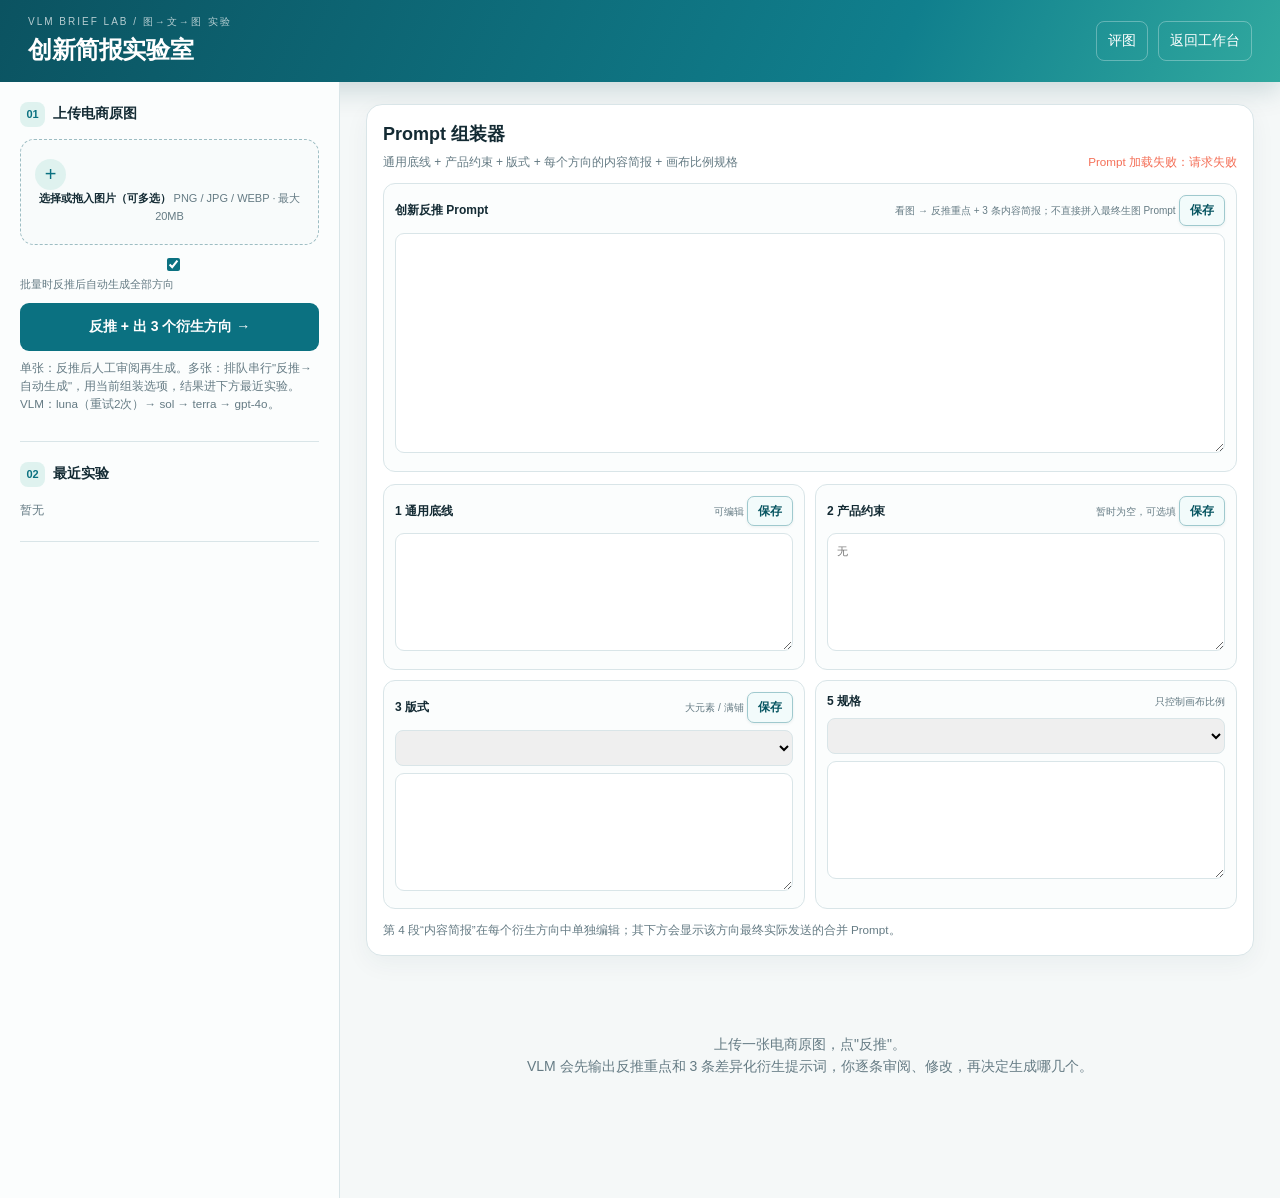
==== static/brief.html @ e9269e04 "update" ====
<!DOCTYPE html>
<html lang="zh-CN">
<head>
  <meta charset="UTF-8">
  <meta name="viewport" content="width=device-width, initial-scale=1.0">
  <title>创新简报实验室 · 窗贴 Sheet Workbench</title>
  <link rel="stylesheet" href="/static/styles.css">
  <style>
    .brief-shell { min-height: calc(100vh - 82px); display: grid; grid-template-columns: 340px minmax(0, 1fr); }
    .brief-main { min-width: 0; padding: 22px 26px 60px; display: grid; gap: 18px; align-content: start; }
    .brief-card { padding: 16px; border: 1px solid var(--line); border-radius: 16px; background: white; box-shadow: 0 8px 25px rgba(26, 62, 71, .05); }
    .brief-top { display: grid; grid-template-columns: 260px minmax(0, 1fr); gap: 16px; }
    .brief-top img { width: 100%; border: 1px solid var(--line); border-radius: 12px; background: #f2f6f6; }
    .brief-summary { white-space: pre-wrap; font-size: 13px; line-height: 1.7; }
    .brief-meta { display: flex; flex-wrap: wrap; gap: 7px; margin-bottom: 10px; color: var(--muted); font-size: 12px; }
    .brief-meta .chip { padding: 3px 10px; border: 1px solid var(--line); border-radius: 999px; background: #f6fafa; color: var(--ink); }
    .direction-card { margin-top: 4px; padding: 14px; border: 1px solid var(--line); border-radius: 14px; background: #fbfdfd; }
    .direction-card h3 { margin: 0 0 6px; font-size: 14px; }
    .direction-card .dir-note { color: var(--muted); font-size: 12px; margin-bottom: 8px; }
    .direction-card textarea { min-height: 150px; font-size: 12px; line-height: 1.6; }
    .dir-foot { display: flex; align-items: center; gap: 10px; margin-top: 9px; }
    .dir-foot .status { font-size: 12px; }
    .dir-images { display: grid; grid-template-columns: repeat(auto-fill, minmax(220px, 1fr)); gap: 10px; margin-top: 10px; }
    .dir-images a { display: block; border: 1px solid var(--line); border-radius: 10px; overflow: hidden; background: #f2f6f6; }
    .dir-images img { width: 100%; display: block; }
    .history-item { display: flex; align-items: center; gap: 9px; padding: 6px; border: 1px solid var(--line); border-radius: 9px; background: white; margin-top: 7px; cursor: pointer; }
    .history-item:hover { border-color: var(--teal); }
    .history-item img { width: 44px; height: 44px; object-fit: cover; border-radius: 6px; }
    .history-item small { color: var(--muted); font-size: 11px; display: block; }
    .empty-hint { padding: 60px 20px; text-align: center; color: var(--muted); }
    .prompt-builder { display: grid; gap: 12px; }
    .prompt-builder-head { display: flex; align-items: end; justify-content: space-between; gap: 12px; }
    .prompt-builder-head h2 { margin: 0; font-size: 18px; }
    .prompt-builder-head p { margin: 4px 0 0; color: var(--muted); font-size: 12px; }
    .prompt-part-grid { display: grid; grid-template-columns: repeat(2, minmax(0, 1fr)); gap: 10px; }
    .prompt-part { padding: 11px; border: 1px solid var(--line); border-radius: 12px; background: #fbfdfd; }
    .prompt-part label { display: flex; align-items: center; justify-content: space-between; gap: 8px; font-size: 12px; font-weight: 700; }
    .prompt-part label small { color: var(--muted); font-weight: 400; }
    .prompt-part textarea { min-height: 118px; margin-top: 7px; font-size: 11px; line-height: 1.55; }
    .innovation-part textarea { min-height: 220px; }
    .prompt-part select { width: 100%; margin-top: 7px; padding: 8px; border: 1px solid var(--line); border-radius: 8px; }
    .prompt-save {
      padding: 5px 10px;
      color: var(--teal-dark) !important;
      border: 1px solid #9fc9ce !important;
      border-radius: 7px;
      background: #f2fbfb !important;
      box-shadow: 0 1px 3px rgba(25, 74, 82, .08);
      white-space: nowrap;
      font-weight: 700;
    }
    .prompt-save:hover { border-color: var(--teal) !important; background: #e1f5f3 !important; }
    .final-prompt-block { margin-top: 10px; padding: 11px; border: 1px solid #a9d4d8; border-radius: 12px; background: #f4fbfb; }
    .final-prompt-head { display: flex; align-items: center; justify-content: space-between; gap: 8px; margin-bottom: 7px; }
    .final-prompt-head strong { font-size: 12px; }
    .final-prompt-head small { color: var(--muted); }
    .final-prompt-block textarea { min-height: 230px; font-size: 11px; line-height: 1.55; background: white; }
    .copy-prompt { padding: 6px 10px; }
    .spin { display: inline-block; animation: spin 1.2s linear infinite; }
    @keyframes spin { to { transform: rotate(360deg); } }
    @media (max-width: 980px) {
      .brief-shell { grid-template-columns: 280px minmax(0, 1fr); }
      .prompt-part-grid { grid-template-columns: 1fr; }
    }
  </style>
</head>
<body>
  <header class="topbar">
    <div>
      <span class="eyebrow">VLM BRIEF LAB / 图→文→图 实验</span>
      <h1>创新简报实验室</h1>
    </div>
    <div class="top-actions">
      <a href="/review" class="ghost">评图</a>
      <a href="/" class="ghost">返回工作台</a>
    </div>
  </header>

  <div class="brief-shell">
    <aside class="sidebar">
      <div class="panel-block">
        <div class="section-title"><span>01</span>上传电商原图</div>
        <label class="dropzone" id="dropzone">
          <span class="drop-icon">+</span>
          <strong>选择或拖入图片（可多选）</strong>
          <small>PNG / JPG / WEBP · 最大 20MB</small>
          <input id="file" type="file" accept=".png,.jpg,.jpeg,.webp" multiple>
        </label>
        <label class="check-row" style="margin-top:9px">
          <input id="auto-generate" type="checkbox" checked>
          批量时反推后自动生成全部方向
        </label>
        <button class="primary large" id="run" style="margin-top:10px">反推 + 出 3 个衍生方向 →</button>
        <small style="display:block;margin-top:8px;color:var(--muted)">
          单张：反推后人工审阅再生成。多张：排队串行"反推→自动生成"，用当前组装选项，结果进下方最近实验。
          VLM：luna（重试2次）→ sol → terra → gpt-4o。
        </small>
        <div id="batch-status" style="margin-top:8px;color:var(--teal-dark);font-size:12px"></div>
      </div>
      <div class="panel-block">
        <div class="section-title"><span>02</span>最近实验</div>
        <div id="history"></div>
      </div>
    </aside>

    <main class="brief-main">
      <section class="brief-card prompt-builder">
        <div class="prompt-builder-head">
          <div>
            <h2>Prompt 组装器</h2>
            <p>通用底线 + 产品约束 + 版式 + 每个方向的内容简报 + 画布比例规格</p>
          </div>
          <small id="compose-info" style="color:var(--muted)"></small>
        </div>
        <div class="prompt-part innovation-part">
          <label>
            <span>创新反推 Prompt</span>
            <span><small>看图 → 反推重点 + 3 条内容简报；不直接拼入最终生图 Prompt</small> <button class="ghost prompt-save" data-save-prompt="innovation_prompt">保存</button></span>
          </label>
          <textarea id="innovation-prompt"></textarea>
        </div>
        <div class="prompt-part-grid">
          <div class="prompt-part">
            <label><span>1 通用底线</span><span><small>可编辑</small> <button class="ghost prompt-save" data-save-prompt="core_prompt">保存</button></span></label>
            <textarea id="core-prompt"></textarea>
          </div>
          <div class="prompt-part">
            <label><span>2 产品约束</span><span><small>暂时为空，可选填</small> <button class="ghost prompt-save" data-save-prompt="product_prompt">保存</button></span></label>
            <textarea id="product-prompt" placeholder="无"></textarea>
          </div>
          <div class="prompt-part">
            <label><span>3 版式</span><span><small>大元素 / 满铺</small> <button class="ghost prompt-save" data-save-prompt="layout_prompt">保存</button></span></label>
            <select id="prompt-style"></select>
            <textarea id="layout-prompt"></textarea>
          </div>
          <div class="prompt-part">
            <label><span>5 规格</span><small>只控制画布比例</small></label>
            <select id="canvas-ratio"></select>
            <textarea id="spec-prompt" readonly></textarea>
          </div>
        </div>
        <small style="color:var(--muted)">第 4 段“内容简报”在每个衍生方向中单独编辑；其下方会显示该方向最终实际发送的合并 Prompt。</small>
      </section>
      <div id="empty" class="empty-hint">上传一张电商原图，点"反推"。<br>VLM 会先输出反推重点和 3 条差异化衍生提示词，你逐条审阅、修改，再决定生成哪几个。</div>
      <div id="run-view" hidden>
        <div class="brief-card">
          <div class="brief-meta" id="run-meta"></div>
          <div class="brief-top">
            <a id="source-link" target="_blank"><img id="source-img" alt="原图"></a>
            <div>
              <strong>反推重点</strong>
              <div class="brief-summary" id="summary"></div>
            </div>
          </div>
        </div>
        <div id="directions"></div>
      </div>
    </main>
  </div>

  <script src="/static/brief.js"></script>
</body>
</html>
---- static/styles.css ----
:root {
  --ink: #132a33;
  --muted: #657b84;
  --line: #d9e5e8;
  --paper: #f5f8f8;
  --white: #ffffff;
  --teal: #0b7181;
  --teal-dark: #075561;
  --mint: #dff2ef;
  --coral: #f46f57;
  --amber: #f0b548;
  --shadow: 0 18px 45px rgba(24, 59, 70, .10);
}

* { box-sizing: border-box; }
[hidden] { display: none !important; }
body { margin: 0; color: var(--ink); background: var(--paper); font: 14px/1.55 Inter, "Segoe UI", "Microsoft YaHei", sans-serif; }
button, input, textarea, select { font: inherit; }
button, a { -webkit-tap-highlight-color: transparent; }

.topbar { height: 82px; padding: 14px 28px; display: flex; align-items: center; justify-content: space-between; color: white; background: linear-gradient(115deg, #0b5361, #107f8d 70%, #31a99f); box-shadow: 0 8px 28px rgba(3, 66, 77, .18); }
.topbar h1 { margin: 0; font-size: 24px; letter-spacing: -.4px; }
.eyebrow { display: block; margin-bottom: 2px; opacity: .7; font-size: 10px; letter-spacing: 2px; }
.top-actions { display: flex; align-items: center; gap: 10px; }
.provider { padding: 7px 11px; border: 1px solid rgba(255,255,255,.25); border-radius: 999px; background: rgba(255,255,255,.1); font-size: 12px; }

.shell { min-height: calc(100vh - 82px); display: grid; grid-template-columns: 330px minmax(0, 1fr); }
.sidebar { padding: 20px; border-right: 1px solid var(--line); background: #fbfdfd; overflow-y: auto; }
.panel-block { padding: 0 0 20px; margin-bottom: 20px; border-bottom: 1px solid var(--line); }
.section-title { margin-bottom: 12px; font-weight: 750; }
.section-title span { display: inline-grid; place-items: center; width: 25px; height: 25px; margin-right: 8px; color: var(--teal); border-radius: 8px; background: var(--mint); font-size: 11px; }

.segmented { display: grid; grid-template-columns: repeat(3, 1fr); padding: 3px; margin-bottom: 7px; border-radius: 11px; background: #eaf0f1; }
.segmented button { padding: 8px; color: var(--muted); border: 0; border-radius: 8px; background: transparent; cursor: pointer; }
.segmented button.active { color: var(--teal-dark); background: white; box-shadow: 0 2px 8px rgba(25, 59, 69, .10); font-weight: 700; }
.mode-note { display: block; min-height: 30px; margin: 0 2px 8px; color: var(--muted); line-height: 1.4; }
.section-title i { font-style: normal; }
.dropzone { min-height: 106px; display: grid; place-items: center; align-content: center; gap: 2px; padding: 14px; border: 1.5px dashed #9dbdc3; border-radius: 14px; color: var(--muted); background: #f8fbfb; text-align: center; cursor: pointer; }
.dropzone:hover { border-color: var(--teal); background: #f0f9f8; }
.dropzone input { display: none; }
.dropzone strong { color: var(--ink); }
.drop-icon { display: grid; place-items: center; width: 31px; height: 31px; color: var(--teal); border-radius: 50%; background: var(--mint); font-size: 20px; }
.dropzone small { font-size: 11px; }
.upload-list { display: grid; gap: 6px; max-height: 190px; margin-top: 8px; overflow: auto; }
.upload-item { display: grid; grid-template-columns: 38px minmax(0, 1fr) auto; align-items: center; gap: 8px; padding: 6px; border: 1px solid var(--line); border-radius: 8px; background: white; }
.upload-item img { width: 38px; height: 38px; object-fit: contain; border-radius: 5px; background: #eef3f4; }
.upload-item span { overflow: hidden; text-overflow: ellipsis; white-space: nowrap; font-size: 11px; }
.upload-item small { color: var(--muted); font-size: 9px; }
details { margin-top: 10px; }
summary { cursor: pointer; color: var(--teal); }
textarea { width: 100%; margin-top: 9px; resize: vertical; border: 1px solid var(--line); border-radius: 9px; padding: 9px; background: white; }

.field-grid { display: grid; gap: 9px; }
.field-grid.two { grid-template-columns: 1fr 1fr; }
.field-grid.three { grid-template-columns: repeat(3, 1fr); margin-top: 9px; }
.field-grid label, .range-row label { color: var(--muted); font-size: 11px; }
.field-grid input, .field-grid select { width: 100%; margin-top: 4px; padding: 8px; color: var(--ink); border: 1px solid var(--line); border-radius: 8px; background: white; }
.panel-block > label { display: block; color: var(--muted); font-size: 11px; }
.panel-block > label > select, .panel-block > label > input { width: 100%; margin-top: 4px; padding: 8px; color: var(--ink); border: 1px solid var(--line); border-radius: 8px; background: white; }
.occupancy-field { margin-top: 9px; }
.occupancy-field small { display: block; margin-top: 4px; line-height: 1.4; }
.check-row { display: flex; align-items: center; gap: 7px; margin-top: 10px; color: var(--muted); font-size: 11px; }
.check-row input { accent-color: var(--teal); }
.delivery-option { align-items: flex-start; padding: 9px; border: 1px solid #b9d9d6; border-radius: 9px; background: #f1faf8; }
.delivery-option small { display: block; color: var(--muted); line-height: 1.35; }
.range-row { margin-top: 10px; }
.range-row label { display: flex; justify-content: space-between; }
.range-row input { width: 100%; accent-color: var(--teal); }

button, .primary, .secondary, .ghost { border: 0; cursor: pointer; text-decoration: none; }
.primary { display: inline-flex; align-items: center; justify-content: center; gap: 8px; padding: 9px 14px; color: white; border-radius: 9px; background: var(--teal); font-weight: 700; }
.primary:hover { background: var(--teal-dark); }
.primary.large { width: 100%; padding: 13px; }
.secondary { padding: 9px 13px; color: var(--teal-dark); border: 1px solid #9fc5ca; border-radius: 9px; background: white; font-weight: 650; }
.ghost { padding: 8px 11px; color: white; border: 1px solid rgba(255,255,255,.3); border-radius: 8px; background: transparent; }
button:disabled, .disabled { opacity: .42; pointer-events: none; }

.workspace { min-width: 0; padding: 22px 26px 50px; }
.workspace-head { display: flex; align-items: center; justify-content: space-between; gap: 20px; padding: 15px 17px; border: 1px solid var(--line); border-radius: 14px; background: white; box-shadow: 0 8px 25px rgba(26, 62, 71, .05); }
.workspace-head strong { margin-left: 10px; }
.workspace-head p { margin: 4px 0 0; color: var(--muted); font-size: 12px; }
.workspace-actions { display: flex; align-items: center; gap: 8px; }
.workspace-actions select { padding: 9px; border: 1px solid var(--line); border-radius: 9px; background: white; }
.status { display: inline-block; padding: 4px 8px; border-radius: 999px; font-size: 11px; font-weight: 800; }
.status.idle { color: #66767c; background: #edf2f3; }
.status.running, .status.queued { color: #7a5600; background: #fff2c9; }
.status.complete { color: #166951; background: #dff5e9; }
.status.failed { color: #a83c2e; background: #fee4df; }
.status.partial_success, .status.interrupted { color: #875400; background: #fff0c7; }

.batch-view { margin-top: 20px; }
.batch-summary { display: flex; align-items: center; justify-content: space-between; gap: 16px; padding: 17px; border: 1px solid var(--line); border-radius: 14px; background: white; }
.batch-summary h2 { margin: 2px 0; font-size: 20px; }
.batch-summary p { margin: 0; color: var(--muted); }
.eyebrow.dark { color: var(--teal); opacity: 1; }
.batch-actions { display: flex; flex-wrap: wrap; justify-content: flex-end; gap: 8px; }
.batch-progress { height: 8px; margin: 10px 0 16px; overflow: hidden; border-radius: 99px; background: #dfeaec; }
.batch-progress i { display: block; width: 0; height: 100%; border-radius: inherit; background: linear-gradient(90deg, var(--teal), #37b8a7); transition: width .25s; }
.batch-grid { display: grid; grid-template-columns: repeat(auto-fill, minmax(360px, 1fr)); gap: 14px; }
.batch-card { padding: 12px; border: 1px solid var(--line); border-radius: 13px; background: white; box-shadow: 0 8px 20px rgba(29, 64, 72, .05); }
.batch-card-head, .batch-card-meta, .batch-card-links { display: flex; align-items: center; justify-content: space-between; gap: 8px; }
.batch-card-head strong { overflow: hidden; text-overflow: ellipsis; white-space: nowrap; }
.batch-images { display: grid; grid-template-columns: repeat(3, 1fr); gap: 7px; margin: 10px 0; }
.batch-images a, .batch-placeholder { min-width: 0; color: var(--muted); text-align: center; text-decoration: none; }
.batch-images img, .batch-placeholder { width: 100%; height: 130px; object-fit: contain; border-radius: 8px; background: #edf3f4; }
.batch-images a small, .batch-placeholder small { display: block; margin-top: 3px; font-size: 10px; }
.batch-placeholder { display: grid; place-items: center; align-content: center; }
.batch-placeholder span { font-size: 11px; }
.batch-card-meta { color: var(--muted); font-size: 11px; }
.batch-card-meta b { color: var(--teal-dark); }
.batch-error { padding: 7px; color: #9c372b; border-radius: 7px; background: #fff0ed; font-size: 11px; }
.batch-card-links { justify-content: flex-start; margin-top: 8px; }
.batch-card-links a { padding: 5px 8px; color: var(--teal); border: 1px solid var(--line); border-radius: 6px; text-decoration: none; font-size: 10px; }

.stepper { display: grid; grid-template-columns: repeat(6, 1fr); margin: 22px 0; border-bottom: 1px solid var(--line); }
.stepper button { position: relative; display: flex; align-items: center; justify-content: center; gap: 7px; padding: 10px 5px 14px; color: var(--muted); border: 0; background: transparent; cursor: pointer; }
.stepper button::after { content: ""; position: absolute; left: 15%; right: 15%; bottom: -1px; height: 3px; border-radius: 3px; background: transparent; }
.stepper button.active { color: var(--teal); font-weight: 800; }
.stepper button.active::after { background: var(--teal); }
.stepper b { display: grid; place-items: center; width: 22px; height: 22px; color: inherit; border: 1px solid currentColor; border-radius: 50%; font-size: 10px; }

.empty-state { min-height: 430px; display: grid; place-items: center; align-content: center; text-align: center; color: var(--muted); }
.empty-state h2 { margin: 22px 0 4px; color: var(--ink); }
.empty-graphic { position: relative; width: 170px; height: 130px; }
.empty-graphic i { position: absolute; width: 82px; height: 55px; border: 2px solid #89b6bc; border-radius: 9px; background: rgba(213,238,237,.65); transform: rotate(-8deg); }
.empty-graphic i:nth-child(1) { left: 0; top: 38px; }
.empty-graphic i:nth-child(2) { left: 48px; top: 8px; transform: rotate(4deg); }
.empty-graphic i:nth-child(3) { right: 0; top: 55px; transform: rotate(11deg); }

.stage-header { display: flex; align-items: end; justify-content: space-between; margin-bottom: 14px; }
.stage-header h2 { margin: 0; font-size: 22px; }
.stage-header span { color: var(--coral); font-size: 10px; letter-spacing: 1.8px; }
.artifact-grid { display: grid; grid-template-columns: repeat(auto-fill, minmax(250px, 1fr)); gap: 14px; }
.artifact-card { min-width: 0; overflow: hidden; border: 1px solid var(--line); border-radius: 13px; background: white; box-shadow: 0 8px 20px rgba(29, 64, 72, .05); }
.artifact-card .image-wrap { height: 220px; display: grid; place-items: center; padding: 10px; background-color: #eef3f4; background-image: linear-gradient(45deg,#e0e9ea 25%,transparent 25%),linear-gradient(-45deg,#e0e9ea 25%,transparent 25%),linear-gradient(45deg,transparent 75%,#e0e9ea 75%),linear-gradient(-45deg,transparent 75%,#e0e9ea 75%); background-size: 18px 18px; background-position: 0 0,0 9px,9px -9px,-9px 0; }
.artifact-card img { max-width: 100%; max-height: 100%; object-fit: contain; }
.artifact-card .meta { padding: 11px 13px; display: flex; justify-content: space-between; gap: 10px; }
.artifact-card .meta small { color: var(--muted); }
.file-card { min-height: 110px; display: flex; align-items: center; justify-content: space-between; padding: 17px; }
.file-card code { color: var(--teal); font-size: 11px; }

.component-workbench { display: grid; grid-template-columns: minmax(420px, 1.35fr) minmax(310px, .65fr); gap: 16px; margin-top: 18px; }
.canvas-panel, .group-panel, .log-panel { border: 1px solid var(--line); border-radius: 13px; background: white; }
.subhead { min-height: 45px; display: flex; align-items: center; justify-content: space-between; padding: 10px 13px; border-bottom: 1px solid var(--line); }
.subhead span { color: var(--muted); font-size: 11px; }
#group-canvas { display: block; width: auto; max-width: 100%; height: auto; max-height: 620px; margin: 0 auto; background: #eaf1f2; cursor: crosshair; }
.group-actions { display: grid; grid-template-columns: repeat(4, 1fr); gap: 5px; padding: 10px; border-bottom: 1px solid var(--line); }
.group-actions button, .selection-options button { padding: 7px; color: var(--teal-dark); border: 1px solid var(--line); border-radius: 7px; background: #f7fbfb; cursor: pointer; font-size: 11px; }
.selection-options { display: flex; align-items: center; flex-wrap: wrap; gap: 10px; padding: 10px; border-bottom: 1px solid var(--line); color: var(--muted); font-size: 11px; }
.selection-options input[type="number"] { width: 46px; }
.group-list { max-height: 510px; padding: 8px; overflow: auto; }
.group-item { display: grid; grid-template-columns: 44px 1fr auto; align-items: center; gap: 9px; padding: 8px; border: 1px solid transparent; border-radius: 9px; cursor: pointer; }
.group-item:hover { background: #f3f8f8; }
.group-item.selected { border-color: var(--teal); background: var(--mint); }
.group-item.inactive { opacity: .45; }
.group-thumb { width: 44px; height: 44px; object-fit: contain; border-radius: 7px; background: #e9f1f2; }
.group-item strong { display: block; }
.group-item small { color: var(--muted); }
.chips { display: flex; gap: 3px; }
.chip { padding: 2px 5px; color: #46636b; border-radius: 5px; background: #e8f0f1; font-size: 9px; }

.candidate-grid { display: grid; grid-template-columns: repeat(2, minmax(300px, 1fr)); gap: 16px; margin-top: 18px; }
.candidate-card { overflow: hidden; border: 2px solid transparent; border-radius: 14px; background: white; box-shadow: var(--shadow); }
.candidate-card.selected { border-color: var(--coral); }
.candidate-card img { display: block; width: 100%; height: 290px; object-fit: contain; background: #edf4f5; }
.candidate-meta { padding: 13px; }
.candidate-title { display: flex; justify-content: space-between; align-items: center; }
.candidate-title span { padding: 3px 7px; border-radius: 999px; color: #9a4b21; background: #ffe8d9; font-size: 10px; }
.metrics { display: grid; grid-template-columns: repeat(4, 1fr); gap: 7px; margin: 11px 0; }
.metric { padding: 7px; border-radius: 7px; background: #f2f7f7; text-align: center; }
.metric b { display: block; font-size: 15px; }
.metric small { color: var(--muted); font-size: 9px; }
.candidate-card button { width: 100%; padding: 8px; color: white; border-radius: 8px; background: var(--teal); }
.candidate-downloads { display: grid; gap: 8px; margin-top: 9px; }
.candidate-downloads > div { display: flex; flex-wrap: wrap; gap: 6px; }
.candidate-downloads a { padding: 6px 9px; border: 1px solid #b8d5d9; border-radius: 7px; color: var(--teal); background: #f4fafb; font-size: 11px; text-decoration: none; }
.candidate-downloads .pdf-primary { padding: 9px; color: white; border-color: var(--coral); background: var(--coral); text-align: center; font-size: 12px; font-weight: 700; }

.log-panel { margin-top: 18px; overflow: hidden; }
.log-panel pre { max-height: 230px; margin: 0; padding: 13px; overflow: auto; color: #d8f5e8; background: #13282f; font: 12px/1.55 Consolas, monospace; }
.log-panel button { border: 0; color: var(--teal); background: transparent; cursor: pointer; }

dialog { width: min(650px, 90vw); border: 0; border-radius: 14px; box-shadow: 0 25px 90px rgba(13,45,54,.3); }
dialog::backdrop { background: rgba(13,38,45,.42); }
.dialog-head { display: flex; justify-content: space-between; align-items: center; border-bottom: 1px solid var(--line); }
.dialog-head button { border: 0; background: transparent; font-size: 25px; cursor: pointer; }
.history-item { display: grid; grid-template-columns: 1fr auto; padding: 11px 5px; border-bottom: 1px solid var(--line); cursor: pointer; }
.history-item:hover { color: var(--teal); }
.history-item small { color: var(--muted); }
.toast { position: fixed; right: 24px; bottom: 24px; z-index: 20; max-width: 400px; padding: 11px 15px; color: white; border-radius: 9px; background: #173b45; box-shadow: var(--shadow); opacity: 0; transform: translateY(10px); pointer-events: none; transition: .2s; }
.toast.show { opacity: 1; transform: translateY(0); }

@media (max-width: 1000px) {
  .shell { grid-template-columns: 1fr; }
  .sidebar { border-right: 0; border-bottom: 1px solid var(--line); }
  .component-workbench { grid-template-columns: 1fr; }
}
@media (max-width: 720px) {
  .topbar { height: auto; align-items: flex-start; }
  .shell { min-height: calc(100vh - 100px); }
  .workspace { padding: 14px; }
  .workspace-head, .workspace-actions { align-items: stretch; flex-direction: column; }
  .batch-summary { align-items: stretch; flex-direction: column; }
  .batch-grid { grid-template-columns: 1fr; }
  .stepper span { display: none; }
  .candidate-grid { grid-template-columns: 1fr; }
}
.inline-warning {
  margin-top: 10px;
  padding: 10px 12px;
  border: 1px solid #f1b65b;
  border-radius: 10px;
  color: #8a4b00;
  background: #fff8e8;
  font-size: 13px;
  line-height: 1.5;
}

.template-constraint {
  margin: 8px 0 12px;
  padding: 10px 12px;
  border-radius: 10px;
  background: #eef8f8;
  color: #496970;
  font-size: 12px;
  line-height: 1.55;
  white-space: pre-wrap;
}

.prompt-preview {
  max-height: 360px;
  overflow: auto;
  padding: 12px;
  border-radius: 10px;
  background: #102c33;
  color: #dff7f3;
  font-size: 12px;
  line-height: 1.55;
  white-space: pre-wrap;
}
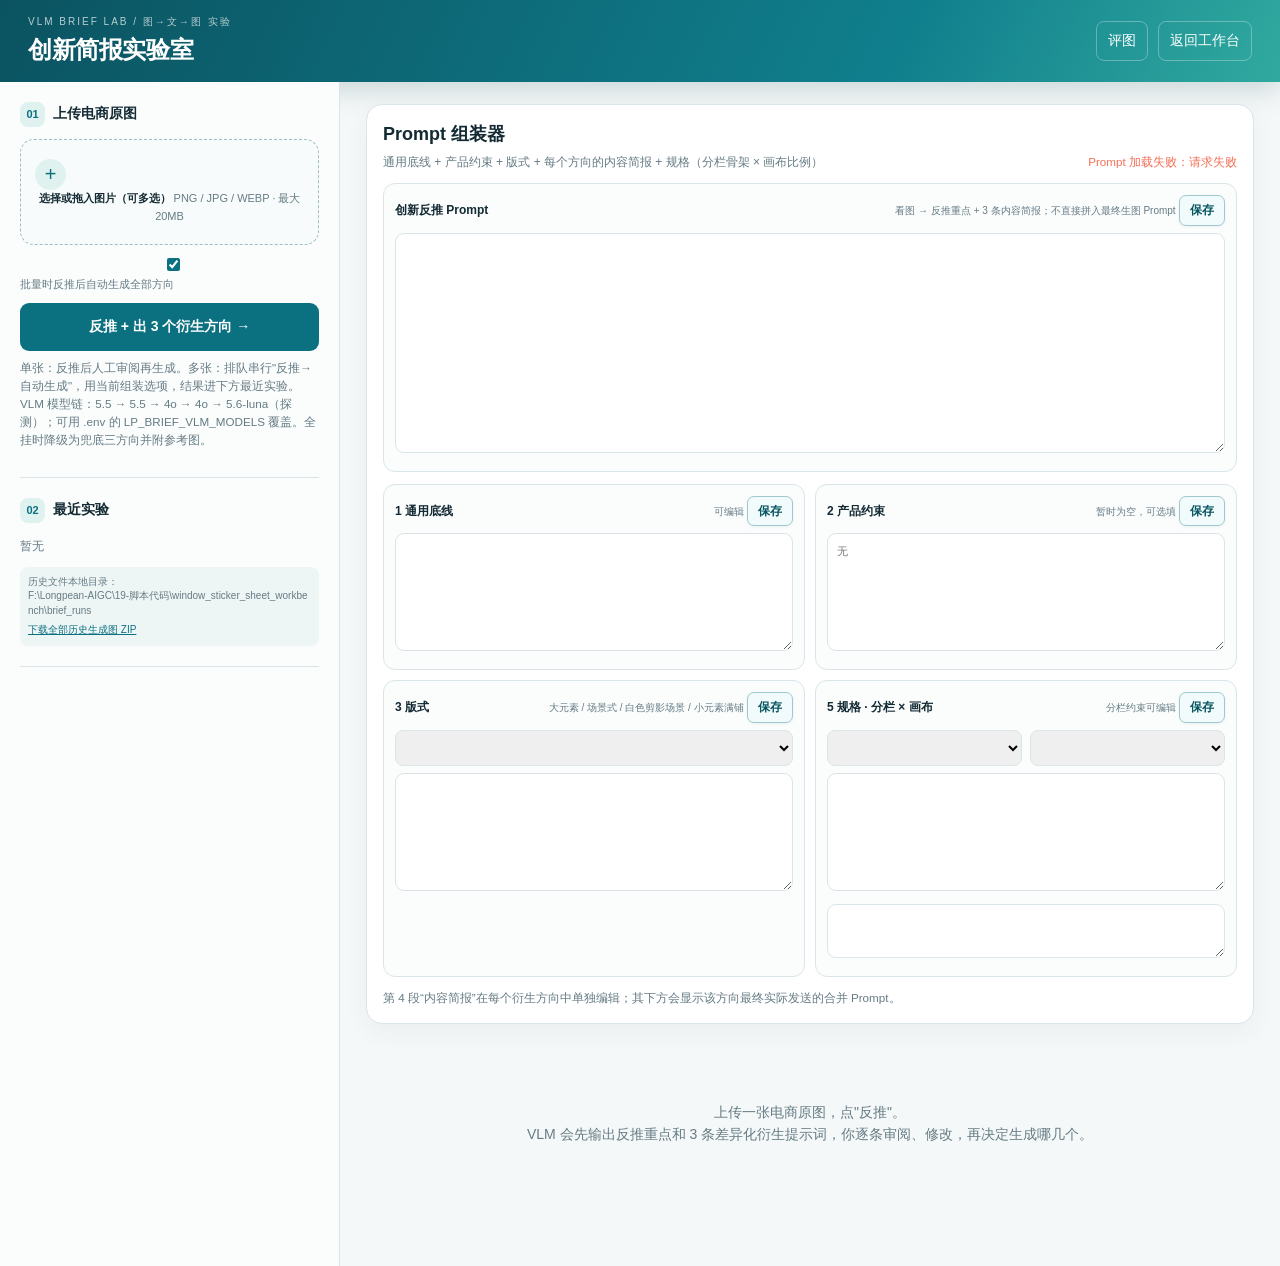
==== commit e6df728b: "update" ====
--- a/static/brief.html
+++ b/static/brief.html
@@ -56,11 +56,27 @@
     .final-prompt-head small { color: var(--muted); }
     .final-prompt-block textarea { min-height: 230px; font-size: 11px; line-height: 1.55; background: white; }
     .copy-prompt { padding: 6px 10px; }
+    .brief-batch-head { display: flex; align-items: flex-start; justify-content: space-between; gap: 16px; }
+    .brief-batch-head h2 { margin: 0 0 5px; font-size: 18px; }
+    .brief-batch-actions { display: flex; flex-wrap: wrap; justify-content: flex-end; gap: 7px; }
+    .brief-batch-actions button, .brief-batch-actions a { padding: 7px 11px; border: 1px solid var(--line); border-radius: 8px; color: var(--teal-dark); background: #f5fbfb; text-decoration: none; font-size: 12px; cursor: pointer; }
+    .brief-batch-actions .danger { color: #a33d31; border-color: #edc3bd; background: #fff5f3; }
+    .brief-batch-path { margin-top: 10px; padding: 8px 10px; color: var(--muted); border-radius: 8px; background: #f3f7f7; font: 11px/1.45 Consolas, monospace; word-break: break-all; }
+    .brief-batch-grid { display: grid; gap: 12px; }
+    .brief-batch-item { display: grid; grid-template-columns: 150px minmax(0, 1fr); gap: 13px; padding: 12px; border: 1px solid var(--line); border-radius: 13px; background: white; }
+    .brief-batch-source img { width: 100%; height: 145px; object-fit: contain; border-radius: 9px; background: #edf3f4; }
+    .brief-batch-source strong { display: block; margin-top: 5px; overflow: hidden; text-overflow: ellipsis; white-space: nowrap; font-size: 11px; }
+    .brief-batch-item-head { display: flex; align-items: center; justify-content: space-between; gap: 8px; margin-bottom: 8px; }
+    .brief-batch-images { display: grid; grid-template-columns: repeat(3, minmax(120px, 1fr)); gap: 9px; }
+    .brief-batch-image { min-height: 145px; display: grid; place-items: center; align-content: center; overflow: hidden; border: 1px solid var(--line); border-radius: 9px; color: var(--muted); background: #f4f7f7; text-decoration: none; font-size: 11px; }
+    .brief-batch-image img { width: 100%; height: 170px; object-fit: contain; background: white; }
+    .brief-batch-image span { padding: 6px; }
     .spin { display: inline-block; animation: spin 1.2s linear infinite; }
     @keyframes spin { to { transform: rotate(360deg); } }
     @media (max-width: 980px) {
       .brief-shell { grid-template-columns: 280px minmax(0, 1fr); }
       .prompt-part-grid { grid-template-columns: 1fr; }
+      .brief-batch-item { grid-template-columns: 110px minmax(0, 1fr); }
     }
   </style>
 </head>
@@ -93,13 +109,17 @@
         <button class="primary large" id="run" style="margin-top:10px">反推 + 出 3 个衍生方向 →</button>
         <small style="display:block;margin-top:8px;color:var(--muted)">
           单张：反推后人工审阅再生成。多张：排队串行"反推→自动生成"，用当前组装选项，结果进下方最近实验。
-          VLM：luna（重试2次）→ sol → terra → gpt-4o。
+          VLM 模型链：5.5 → 5.5 → 4o → 4o → 5.6-luna（探测）；可用 .env 的 LP_BRIEF_VLM_MODELS 覆盖。全挂时降级为兜底三方向并附参考图。
         </small>
         <div id="batch-status" style="margin-top:8px;color:var(--teal-dark);font-size:12px"></div>
       </div>
       <div class="panel-block">
         <div class="section-title"><span>02</span>最近实验</div>
         <div id="history"></div>
+        <div style="margin-top:10px;padding:8px;color:var(--muted);border-radius:8px;background:#eef5f5;font-size:10px;line-height:1.45;word-break:break-all">
+          历史文件本地目录：<br>F:\Longpean-AIGC\19-脚本代码\window_sticker_sheet_workbench\brief_runs
+          <br><a href="/api/brief/history/download" style="display:inline-block;margin-top:5px;color:var(--teal)">下载全部历史生成图 ZIP</a>
+        </div>
       </div>
     </aside>
 
@@ -108,7 +128,7 @@
         <div class="prompt-builder-head">
           <div>
             <h2>Prompt 组装器</h2>
-            <p>通用底线 + 产品约束 + 版式 + 每个方向的内容简报 + 画布比例规格</p>
+            <p>通用底线 + 产品约束 + 版式 + 每个方向的内容简报 + 规格（分栏骨架 × 画布比例）</p>
           </div>
           <small id="compose-info" style="color:var(--muted)"></small>
         </div>
@@ -129,14 +149,18 @@
             <textarea id="product-prompt" placeholder="无"></textarea>
           </div>
           <div class="prompt-part">
-            <label><span>3 版式</span><span><small>大元素 / 满铺</small> <button class="ghost prompt-save" data-save-prompt="layout_prompt">保存</button></span></label>
+            <label><span>3 版式</span><span><small>大元素 / 场景式 / 白色剪影场景 / 小元素满铺</small> <button class="ghost prompt-save" data-save-prompt="layout_prompt">保存</button></span></label>
             <select id="prompt-style"></select>
             <textarea id="layout-prompt"></textarea>
           </div>
           <div class="prompt-part">
-            <label><span>5 规格</span><small>只控制画布比例</small></label>
-            <select id="canvas-ratio"></select>
-            <textarea id="spec-prompt" readonly></textarea>
+            <label><span>5 规格 · 分栏 × 画布</span><span><small>分栏约束可编辑</small> <button class="ghost prompt-save" data-save-prompt="frame_prompt">保存</button></span></label>
+            <div style="display:grid;grid-template-columns:1fr 1fr;gap:8px">
+              <select id="window-frame"></select>
+              <select id="canvas-ratio"></select>
+            </div>
+            <textarea id="frame-prompt"></textarea>
+            <textarea id="spec-prompt" readonly style="min-height:52px"></textarea>
           </div>
         </div>
         <small style="color:var(--muted)">第 4 段“内容简报”在每个衍生方向中单独编辑；其下方会显示该方向最终实际发送的合并 Prompt。</small>
@@ -155,6 +179,25 @@
         </div>
         <div id="directions"></div>
       </div>
+      <div id="batch-view" hidden>
+        <div class="brief-card">
+          <div class="brief-batch-head">
+            <div>
+              <h2 id="batch-title">批量任务</h2>
+              <div class="brief-meta" id="batch-meta"></div>
+            </div>
+            <div class="brief-batch-actions">
+              <button data-batch-action="pause">暂停</button>
+              <button data-batch-action="resume">继续</button>
+              <button class="danger" data-batch-action="cancel">中断</button>
+              <button data-batch-action="retry">重试未完成项</button>
+              <a id="batch-download" href="#">下载全部图片 ZIP</a>
+            </div>
+          </div>
+          <div class="brief-batch-path" id="batch-output-path"></div>
+        </div>
+        <div class="brief-batch-grid" id="batch-items"></div>
+      </div>
     </main>
   </div>
 
